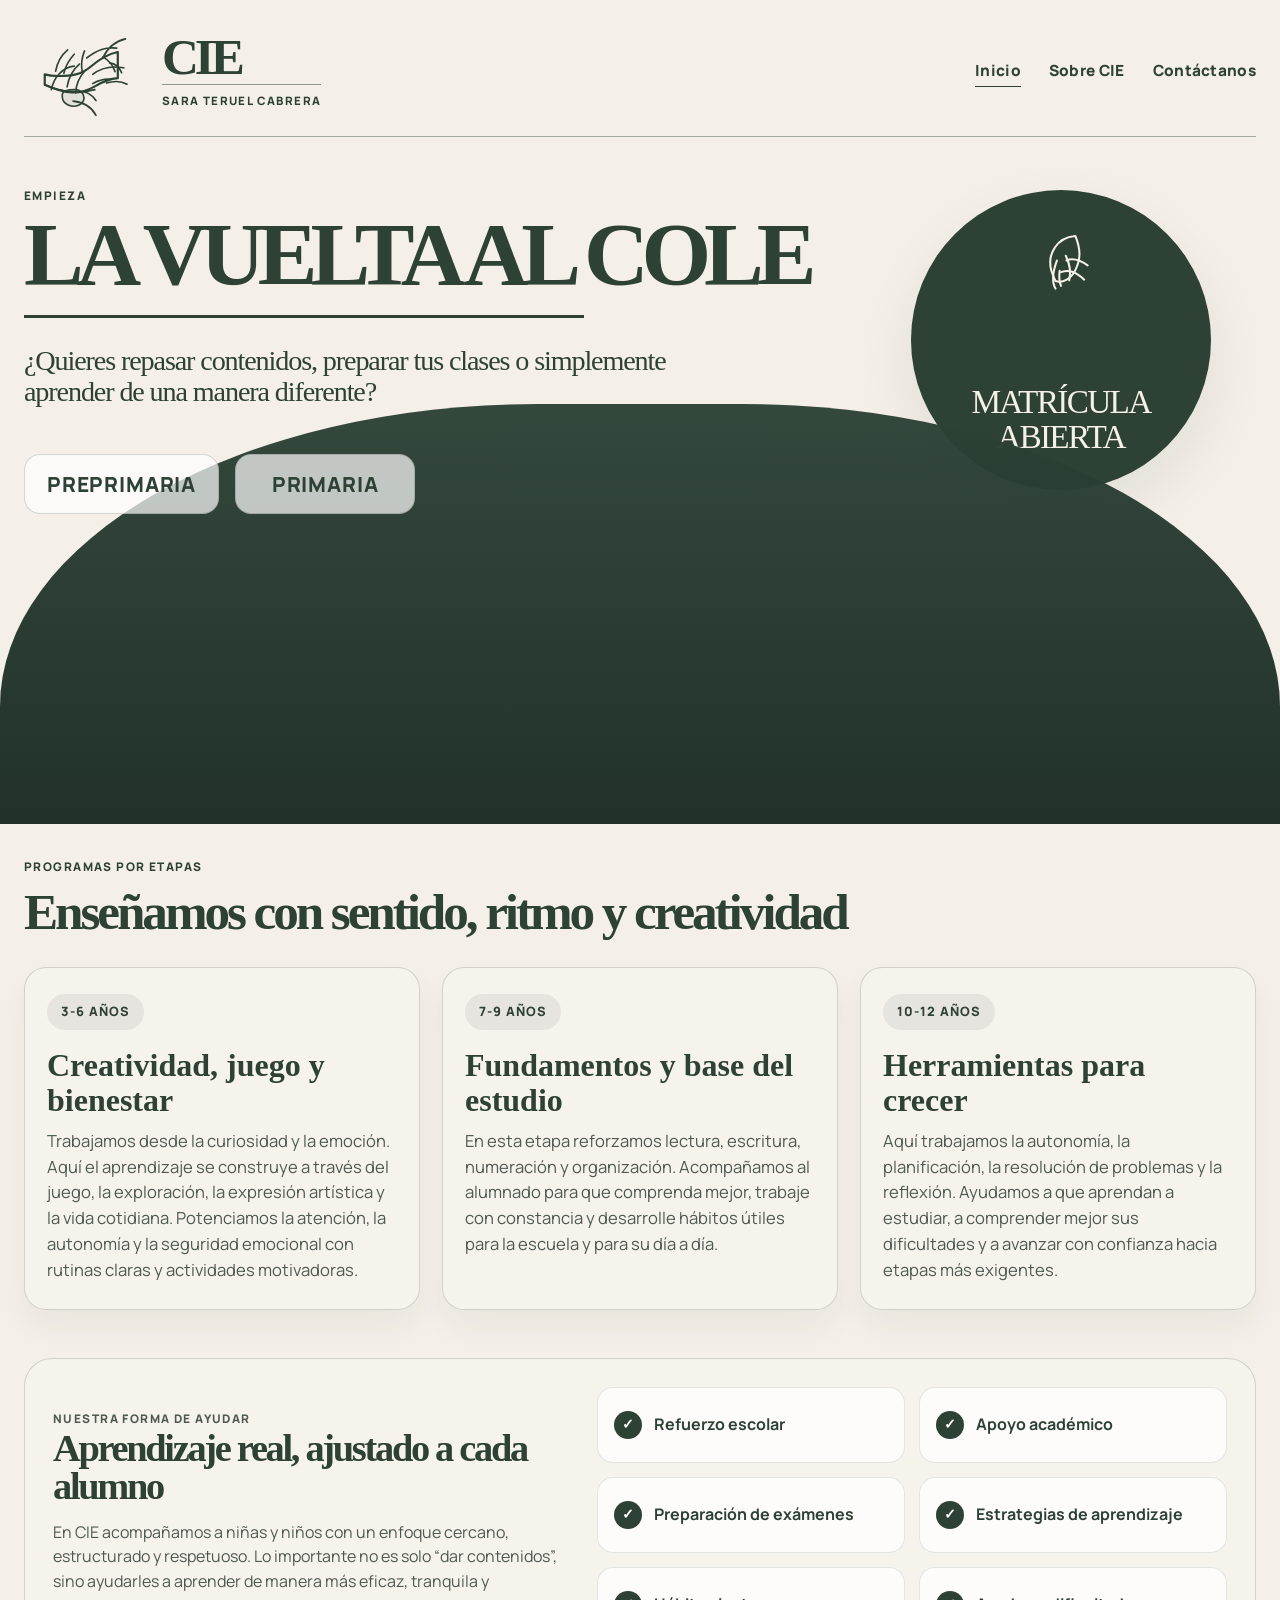
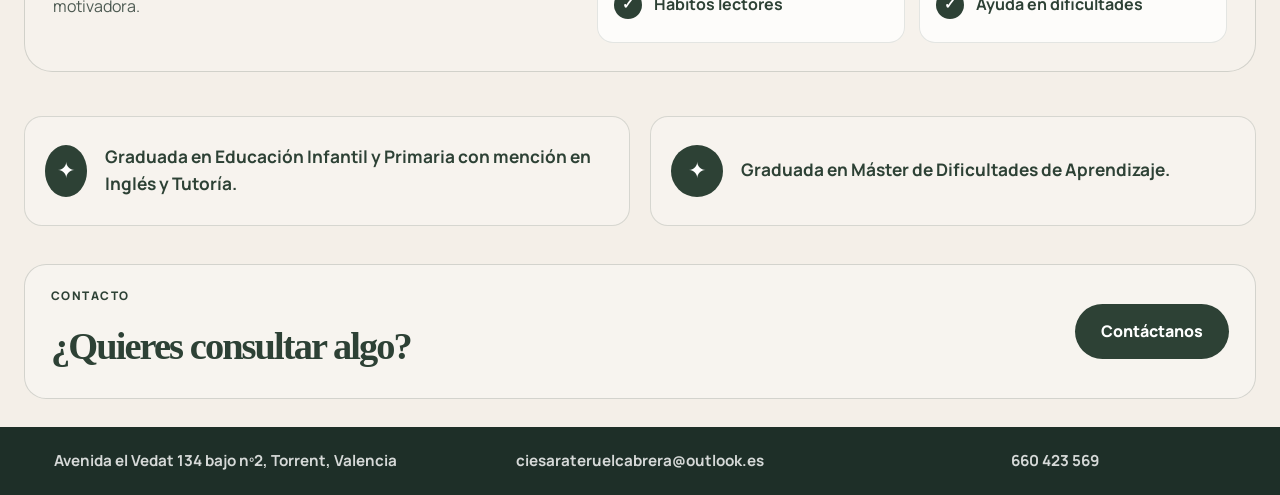
==== index.html @ 39064cfc "Primer commit - web CIE Sara" ====
<!DOCTYPE html>
<html lang="es">
  <head>
    <meta charset="UTF-8" />
    <meta name="viewport" content="width=device-width, initial-scale=1.0" />
    <title>CIE Sara Teruel Cabrera | Inicio</title>
    <meta
      name="description"
      content="CIE Sara Teruel Cabrera. Centro de intervención educativa para niños de 3 a 12 años con apoyo personalizado y aprendizaje significativo."
    />
    <link rel="preconnect" href="https://fonts.googleapis.com" />
    <link rel="preconnect" href="https://fonts.gstatic.com" crossorigin />
    <link href="https://fonts.googleapis.com/css2?family=Manrope:wght@400;500;600;700;800&display=swap" rel="stylesheet" />
    <link rel="stylesheet" href="styles.css" />
  </head>
  <body>
    <div class="page-shell">
      <header class="site-header">
        <div class="container nav-wrap">
          <a href="index.html" class="brand" aria-label="Ir a Inicio: CIE Sara Teruel Cabrera">
            <div class="brand-mark" aria-hidden="true">
              <svg viewBox="0 0 220 180" role="img" aria-label="Libro con brote">
                <g fill="none" stroke="currentColor" stroke-linecap="round" stroke-linejoin="round">
                  <path d="M38 104c40 18 64 19 92 3 15-9 29-14 42-15v-48c-20 4-36 15-50 27-18 15-34 17-59 17-8 0-18-1-25-3V104Z" stroke-width="4"/>
                  <path d="M38 104c18 8 31 12 52 13 11 1 26 0 40-4" stroke-width="3"/>
                  <path d="M80 40c-12 10-19 23-22 39" stroke-width="3"/>
                  <path d="M92 48c-10 11-16 22-19 35" stroke-width="3"/>
                  <path d="M111 42c-6 14-7 25-4 40" stroke-width="3"/>
                  <path d="M92 70c-22 2-37 21-42 43" stroke-width="3"/>
                  <path d="M102 66c-13 11-20 24-23 42" stroke-width="3"/>
                  <path d="M113 77c-12 13-18 28-18 42" stroke-width="3"/>
                  <path d="M115 55c20-16 35-20 55-18m-25 17c8-17 20-29 41-34" stroke-width="3"/>
                  <path d="M126 85c15-12 35-16 57-12" stroke-width="3"/>
                  <path d="M145 53c10 6 18 15 22 27" stroke-width="3"/>
                  <path d="M157 64c10 1 18 8 22 18" stroke-width="3"/>
                  <path d="M151 101c13-4 27-4 38 2" stroke-width="3"/>
                  <path d="M126 102c12-7 22-9 34-8" stroke-width="3"/>
                  <path d="M95 113c8 0 15 7 15 15 0 13-17 19-29 13-7-3-11-9-11-17 0-9 9-11 25-11Z" fill="rgba(44,63,49,0.08)" stroke-width="3"/>
                  <path d="M101 116c12 0 23 5 31 17" stroke-width="3"/>
                  <path d="M90 134c20 2 34 11 42 26" stroke-width="3"/>
                </g>
              </svg>
            </div>
            <div class="brand-copy">
              <span class="brand-name">CIE</span>
              <span class="brand-owner">Sara Teruel Cabrera</span>
            </div>
          </a>

          <nav class="main-nav" aria-label="Navegación principal">
            <a href="index.html" class="active">Inicio</a>
            <a href="sobre-cie.html">Sobre CIE</a>
            <a href="contacto.html">Contáctanos</a>
          </nav>
        </div>
      </header>

      <main>
        <section class="hero">
          <div class="container hero-layout">
            <div class="hero-content">
              <p class="eyebrow">Empieza</p>
              <h1>La vuelta al cole</h1>
              <div class="headline-line"></div>
              <p class="hero-text">
                ¿Quieres repasar contenidos, preparar tus clases o simplemente aprender de una
                manera diferente?
              </p>
              <div class="chip-row" style="position: relative; z-index: 3; margin-top: 26px; transform: translateY(20px);">
                <span class="chip">Preprimaria</span>
                <span class="chip">Primaria</span>
              </div>
            </div>

            <div class="hero-badge">
              <a href="contacto.html" aria-label="Ir a contáctanos" style="display: inline-block; text-decoration: none;">
                <div class="badge-circle" style="cursor: pointer;">
                  <div class="badge-icon" aria-hidden="true">
                    <svg viewBox="0 0 120 120" role="img" aria-label="Brote con libro">
                      <g fill="none" stroke="currentColor" stroke-linecap="round" stroke-linejoin="round">
                        <path d="M52 82c-9-17-12-33-1-49 7-11 18-16 30-17 8 20 8 34 0 50-6 12-18 20-29 16Z" stroke-width="3"/>
                        <path d="M68 52c9-4 18-2 31 7" stroke-width="3"/>
                        <path d="M60 69c12-4 21-1 34 11" stroke-width="3"/>
                        <path d="M54 52c-7 19-8 31-2 41" stroke-width="3"/>
                        <path d="M67 45c6 12 8 23 5 36" stroke-width="3"/>
                        <path d="M58 67c-1 8-1 15 2 22" stroke-width="3"/>
                      </g>
                    </svg>
                  </div>
                  <span>Matrícula<br />abierta</span>
                </div>
              </a>
            </div>
          </div>
          <div class="hero-wave"></div>
        </section>

        <section class="programs">
          <div class="container">
            <div class="section-heading">
              <p class="eyebrow eyebrow-dark">Programas por etapas</p>
              <h2>Enseñamos con sentido, ritmo y creatividad</h2>
            </div>

            <div class="age-grid">
              <article class="age-card creative">
                <span class="age-label">3-6 años</span>
                <h3>Creatividad, juego y bienestar</h3>
                <p>
                  Trabajamos desde la curiosidad y la emoción. Aquí el aprendizaje se construye
                  a través del juego, la exploración, la expresión artística y la vida cotidiana.
                  Potenciamos la atención, la autonomía y la seguridad emocional con rutinas claras
                  y actividades motivadoras.
                </p>
              </article>

              <article class="age-card numeric">
                <span class="age-label">7-9 años</span>
                <h3>Fundamentos y base del estudio</h3>
                <p>
                  En esta etapa reforzamos lectura, escritura, numeración y organización.
                  Acompañamos al alumnado para que comprenda mejor, trabaje con constancia y
                  desarrolle hábitos útiles para la escuela y para su día a día.
                </p>
              </article>

              <article class="age-card growth">
                <span class="age-label">10-12 años</span>
                <h3>Herramientas para crecer</h3>
                <p>
                  Aquí trabajamos la autonomía, la planificación, la resolución de problemas y la
                  reflexión. Ayudamos a que aprendan a estudiar, a comprender mejor sus dificultades
                  y a avanzar con confianza hacia etapas más exigentes.
                </p>
              </article>
            </div>
          </div>
        </section>

        <section class="strengths">
          <div class="container strengths-inner">
            <div class="strength-copy">
              <p class="eyebrow eyebrow-dark">Nuestra forma de ayudar</p>
              <h2>Aprendizaje real, ajustado a cada alumno</h2>
              <p>
                En CIE acompañamos a niñas y niños con un enfoque cercano, estructurado y respetuoso.
                Lo importante no es solo “dar contenidos”, sino ayudarles a aprender de manera más
                eficaz, tranquila y motivadora.
              </p>
            </div>

            <div class="strength-list">
              <div class="mini-card">
                <span class="mini-icon">✓</span>
                <span>Refuerzo escolar</span>
              </div>
              <div class="mini-card">
                <span class="mini-icon">✓</span>
                <span>Apoyo académico</span>
              </div>
              <div class="mini-card">
                <span class="mini-icon">✓</span>
                <span>Preparación de exámenes</span>
              </div>
              <div class="mini-card">
                <span class="mini-icon">✓</span>
                <span>Estrategias de aprendizaje</span>
              </div>
              <div class="mini-card">
                <span class="mini-icon">✓</span>
                <span>Hábitos lectores</span>
              </div>
              <div class="mini-card">
                <span class="mini-icon">✓</span>
                <span>Ayuda en dificultades</span>
              </div>
            </div>
          </div>
        </section>

        <section class="info-banner">
          <div class="container info-banner-inner">
            <div class="info-panel">
              <div class="info-icon">✦</div>
              <p>Graduada en Educación Infantil y Primaria con mención en Inglés y Tutoría.</p>
            </div>
            <div class="info-panel">
              <div class="info-icon">✦</div>
              <p>Graduada en Máster de Dificultades de Aprendizaje.</p>
            </div>
          </div>
        </section>

        <section class="contact-cta">
          <div class="container contact-cta-inner">
            <div class="cta-box">
              <div>
                <p class="eyebrow eyebrow-dark">Contacto</p>
                <h3>¿Quieres consultar algo?</h3>
              </div>
              <a href="contacto.html" class="button primary">Contáctanos</a>
            </div>
          </div>
        </section>
      </main>

      <footer class="site-footer">
        <div class="container footer-inner">
          <div class="footer-item">Avenida el Vedat 134 bajo nº2, Torrent, Valencia</div>
          <div class="footer-item">ciesarateruelcabrera@outlook.es</div>
          <div class="footer-item">660 423 569</div>
        </div>
      </footer>
    </div>

    <script src="script.js"></script>
  </body>
</html>
---- styles.css ----
:root {
  --green: #2d4135;
  --green-deep: #1e2f28;
  --green-soft: #e8efe9;
  --beige: #f4efe8;
  --beige-deep: #e6dcc8;
  --white-soft: rgba(255, 255, 255, 0.72);
  --ink: #1d1f1d;
  --muted: #4d5a52;
  --line: rgba(45, 65, 53, 0.4);
  --shadow: 0 24px 60px rgba(15, 24, 21, 0.08);
}

* {
  box-sizing: border-box;
}

html {
  scroll-behavior: smooth;
}

body {
  margin: 0;
  background: var(--beige);
  color: var(--ink);
  font-family: "Manrope", sans-serif;
  line-height: 1.55;
}

a {
  color: inherit;
  text-decoration: none;
}

img,
svg {
  display: block;
  max-width: 100%;
}

.container {
  width: min(1280px, calc(100% - 48px));
  margin: 0 auto;
}

.page-shell {
  min-height: 100vh;
  background: var(--beige);
}

.site-header {
  padding-top: 28px;
}

.nav-wrap {
  display: flex;
  align-items: center;
  justify-content: space-between;
  gap: 22px;
  padding-bottom: 18px;
  border-bottom: 1px solid var(--line);
}

.brand {
  display: flex;
  align-items: center;
  gap: 18px;
  color: var(--green);
}

.brand-mark {
  width: 120px;
  height: 90px;
  color: var(--green);
}

.brand-copy {
  display: flex;
  flex-direction: column;
  align-items: flex-start;
}

.brand-name {
  font-family: Georgia, "Times New Roman", serif;
  font-size: clamp(3rem, 4vw, 6rem);
  line-height: 0.8;
  letter-spacing: -0.08em;
  font-weight: 700;
}

.brand-owner {
  margin-top: 6px;
  font-size: 0.72rem;
  letter-spacing: 0.12em;
  text-transform: uppercase;
  border-top: 1px solid rgba(45, 65, 53, 0.5);
  padding-top: 7px;
  font-weight: 800;
  color: var(--green);
}

.main-nav {
  display: flex;
  align-items: center;
  gap: 28px;
  font-size: 0.96rem;
  font-weight: 800;
  letter-spacing: 0.02em;
  color: var(--green);
}

.main-nav a {
  position: relative;
  padding-bottom: 4px;
}

.main-nav a::after {
  content: "";
  position: absolute;
  left: 0;
  bottom: 0;
  width: 100%;
  height: 1px;
  background: var(--green);
  transform: scaleX(0);
  transform-origin: left;
  transition: transform 0.2s ease;
}

.main-nav a:hover::after,
.main-nav a.active::after {
  transform: scaleX(1);
}

.hero {
  position: relative;
  padding: 50px 0 0;
}

.hero-layout {
  display: grid;
  grid-template-columns: 1.35fr 0.65fr;
  align-items: center;
  gap: 32px;
}

.eyebrow {
  margin: 0 0 12px;
  text-transform: uppercase;
  letter-spacing: 0.12em;
  font-size: 0.74rem;
  font-weight: 800;
  color: var(--green);
}

.eyebrow-dark {
  color: var(--green);
}

.hero-content h1 {
  margin: 0;
  color: var(--green);
  font-family: Georgia, "Times New Roman", serif;
  font-size: clamp(4rem, 7vw, 11rem);
  line-height: 0.82;
  letter-spacing: -0.08em;
  text-transform: uppercase;
  font-weight: 700;
}

.headline-line {
  max-width: 560px;
  height: 3px;
  background: var(--green);
  margin: 24px 0 28px;
}

.hero-text {
  max-width: 660px;
  margin: 0;
  font-family: Georgia, "Times New Roman", serif;
  color: var(--green);
  font-size: clamp(1.6rem, 2.2vw, 3rem);
  line-height: 1.1;
  letter-spacing: -0.04em;
}

.chip-row {
  display: flex;
  flex-wrap: wrap;
  gap: 16px;
  margin-top: 22px;
}

.chip {
  display: inline-flex;
  align-items: center;
  justify-content: center;
  min-width: 180px;
  min-height: 60px;
  padding: 12px 22px;
  border-radius: 16px;
  background: rgba(255, 255, 255, 0.7);
  border: 1px solid rgba(45, 65, 53, 0.2);
  color: var(--green);
  font-size: 1.3rem;
  font-weight: 800;
  letter-spacing: 0.04em;
  text-transform: uppercase;
}

.hero-badge {
  display: flex;
  justify-content: center;
}

.badge-circle {
  width: 300px;
  height: 300px;
  border-radius: 50%;
  background: var(--green);
  display: grid;
  place-items: center;
  text-align: center;
  color: #f5f0e8;
  box-shadow: var(--shadow);
}

.badge-icon {
  width: 82px;
  height: 82px;
  color: #f5f0e8;
}

.badge-circle span {
  font-family: Georgia, "Times New Roman", serif;
  font-size: clamp(2rem, 2.6vw, 3rem);
  line-height: 1.05;
  letter-spacing: -0.05em;
  text-transform: uppercase;
  display: block;
  margin-top: 8px;
}

.hero-wave {
  position: relative;
  height: 420px;
  margin-top: -90px;
  background: linear-gradient(180deg, rgba(45, 65, 53, 0.96), rgba(29, 46, 37, 0.98));
  border-top-left-radius: 42% 72%;
  border-top-right-radius: 42% 72%;
  overflow: hidden;
}

.programs {
  padding-top: 34px;
}

.section-heading {
  margin-bottom: 30px;
}

.section-heading h2 {
  margin: 0;
  color: var(--green);
  font-family: Georgia, "Times New Roman", serif;
  font-size: clamp(2.4rem, 4vw, 5rem);
  letter-spacing: -0.06em;
  line-height: 0.95;
}

.age-grid {
  display: grid;
  grid-template-columns: repeat(3, minmax(0, 1fr));
  gap: 22px;
}

.age-card {
  background: rgba(255, 255, 255, 0.18);
  border: 1px solid rgba(45, 65, 53, 0.18);
  border-radius: 22px;
  padding: 26px 22px;
  box-shadow: 0 16px 30px rgba(38, 54, 45, 0.05);
}

.age-label {
  display: inline-flex;
  align-items: center;
  justify-content: center;
  min-height: 34px;
  padding: 8px 14px;
  background: rgba(45, 65, 53, 0.08);
  border-radius: 999px;
  font-size: 0.8rem;
  font-weight: 800;
  letter-spacing: 0.08em;
  text-transform: uppercase;
  color: var(--green);
}

.age-card h3 {
  margin: 18px 0 10px;
  font-size: 2rem;
  line-height: 1.1;
  color: var(--green);
  font-family: Georgia, "Times New Roman", serif;
}

.age-card p {
  margin: 0;
  color: var(--muted);
  font-size: 1.04rem;
}

.strengths {
  padding: 48px 0 18px;
}

.strengths-inner {
  display: grid;
  grid-template-columns: 0.9fr 1.1fr;
  gap: 28px;
  align-items: center;
  background: rgba(255, 255, 255, 0.18);
  border: 1px solid rgba(45, 65, 53, 0.18);
  border-radius: 28px;
  padding: 28px;
}

.strength-copy h2 {
  margin: 0 0 14px;
  font-family: Georgia, "Times New Roman", serif;
  color: var(--green);
  font-size: clamp(2.1rem, 3vw, 4rem);
  letter-spacing: -0.06em;
  line-height: 1;
}

.strength-copy p {
  color: var(--muted);
  margin: 0;
}

.strength-list {
  display: grid;
  grid-template-columns: repeat(2, minmax(0, 1fr));
  gap: 14px;
}

.mini-card {
  display: flex;
  align-items: center;
  gap: 12px;
  min-height: 76px;
  padding: 14px 16px;
  border-radius: 16px;
  background: rgba(255, 255, 255, 0.75);
  border: 1px solid rgba(45, 65, 53, 0.12);
  color: var(--green);
  font-weight: 700;
}

.mini-icon {
  display: inline-flex;
  align-items: center;
  justify-content: center;
  width: 28px;
  height: 28px;
  border-radius: 50%;
  background: var(--green);
  color: white;
  font-size: 0.9rem;
}

.info-banner {
  padding-top: 26px;
}

.info-banner-inner {
  display: grid;
  grid-template-columns: repeat(2, minmax(0, 1fr));
  gap: 20px;
}

.info-panel {
  display: flex;
  align-items: center;
  gap: 18px;
  min-height: 110px;
  background: rgba(255, 255, 255, 0.26);
  border: 1px solid rgba(45, 65, 53, 0.16);
  border-radius: 18px;
  padding: 18px 20px;
  color: var(--green);
}

.info-icon {
  display: inline-flex;
  align-items: center;
  justify-content: center;
  width: 52px;
  height: 52px;
  border-radius: 50%;
  background: var(--green);
  color: white;
  font-size: 1.4rem;
}

.info-panel p {
  margin: 0;
  color: var(--green);
  font-size: 1.08rem;
  font-weight: 700;
}

.contact-cta {
  padding: 38px 0 28px;
}

.cta-box {
  display: flex;
  align-items: center;
  justify-content: space-between;
  gap: 20px;
  background: rgba(255, 255, 255, 0.32);
  border: 1px solid rgba(45, 65, 53, 0.18);
  border-radius: 22px;
  padding: 22px 26px;
}

.cta-box h3 {
  margin: 0;
  color: var(--green);
  font-family: Georgia, "Times New Roman", serif;
  font-size: clamp(2rem, 3vw, 3rem);
  letter-spacing: -0.05em;
}

.button,
button {
  display: inline-flex;
  align-items: center;
  justify-content: center;
  border: none;
  border-radius: 999px;
  padding: 15px 26px;
  background: var(--green);
  color: white;
  font: inherit;
  font-weight: 800;
  cursor: pointer;
  transition: transform 0.2s ease, box-shadow 0.2s ease;
}

.button:hover,
button:hover {
  transform: translateY(-1px);
  box-shadow: 0 12px 22px rgba(45, 65, 53, 0.16);
}

.site-footer {
  background: var(--green-deep);
  color: rgba(255, 255, 255, 0.82);
  padding: 22px 0;
}

.footer-inner {
  display: grid;
  grid-template-columns: repeat(3, minmax(0, 1fr));
  gap: 12px;
  text-align: center;
}

.footer-item {
  font-size: 0.95rem;
  font-weight: 700;
}

.content-page {
  padding: 42px 0 70px;
}

.narrow {
  max-width: 920px;
}

.simple-hero {
  padding-top: 12px;
}

.page-hero h1 {
  margin: 0;
  color: var(--green);
  font-family: Georgia, "Times New Roman", serif;
  font-size: clamp(2.7rem, 4vw, 5rem);
  letter-spacing: -0.06em;
  line-height: 1;
}

.page-section {
  padding: 32px 0;
}

.muted-section {
  background: rgba(255, 255, 255, 0.12);
}

.split-layout,
.two-column,
.contact-layout {
  display: grid;
  grid-template-columns: 1fr 1fr;
  gap: 26px;
  align-items: start;
}

.split-layout p,
.two-column p,
.contact-info-panel p,
.feature-card p,
.contact-list {
  color: var(--muted);
}

.quote-box {
  background: rgba(255, 255, 255, 0.7);
  border: 1px solid rgba(45, 65, 53, 0.15);
  border-radius: 24px;
  padding: 24px;
  color: var(--green);
  font-family: Georgia, "Times New Roman", serif;
  font-size: 1.5rem;
  line-height: 1.2;
}

.left-heading {
  margin-bottom: 22px;
}

.feature-grid {
  display: grid;
  grid-template-columns: repeat(3, minmax(0, 1fr));
  gap: 20px;
}

.feature-card {
  background: rgba(255, 255, 255, 0.4);
  border: 1px solid rgba(45, 65, 53, 0.18);
  border-radius: 22px;
  padding: 24px 22px;
}

.feature-card h3 {
  color: var(--green);
  margin: 0 0 12px;
  font-size: 1.7rem;
  font-family: Georgia, "Times New Roman", serif;
}

.feature-card p {
  margin: 0;
}

.check-list {
  list-style: none;
  padding: 0;
  margin: 0;
  display: grid;
  gap: 14px;
  color: var(--green);
  font-weight: 800;
}

.check-list li {
  position: relative;
  padding-left: 28px;
}

.check-list li::before {
  content: "✓";
  position: absolute;
  left: 0;
  top: 0;
  color: var(--green);
}

.contact-info-panel,
.contact-form {
  background: rgba(255, 255, 255, 0.5);
  border: 1px solid rgba(45, 65, 53, 0.18);
  border-radius: 22px;
  padding: 26px;
}

.contact-info-panel h2 {
  margin-top: 0;
  color: var(--green);
  font-family: Georgia, "Times New Roman", serif;
  font-size: clamp(2rem, 3vw, 3rem);
  letter-spacing: -0.05em;
}

.contact-list {
  list-style: none;
  padding: 0;
  margin: 18px 0 0;
  display: grid;
  gap: 12px;
}

.contact-list li {
  color: var(--green);
  font-size: 1.02rem;
}

.contact-form {
  display: grid;
  gap: 18px;
  box-shadow: var(--shadow);
}

.contact-form label {
  display: grid;
  gap: 8px;
  color: var(--green);
  font-weight: 700;
}

.contact-form input,
.contact-form textarea {
  width: 100%;
  border: 1px solid rgba(45, 65, 53, 0.18);
  border-radius: 14px;
  padding: 12px 14px;
  background: rgba(255, 255, 255, 0.7);
  color: var(--ink);
  font: inherit;
}

.contact-form input:focus,
.contact-form textarea:focus {
  outline: 2px solid rgba(45, 65, 53, 0.14);
  border-color: var(--green);
}

@media (max-width: 980px) {
  .nav-wrap,
  .hero-layout,
  .strengths-inner,
  .info-banner-inner,
  .split-layout,
  .two-column,
  .contact-layout,
  .feature-grid,
  .age-grid {
    grid-template-columns: 1fr;
    display: grid;
  }

  .nav-wrap {
    align-items: center;
    justify-content: center;
    text-align: center;
  }

  .brand {
    flex-direction: column;
    align-items: center;
    text-align: center;
  }

  .brand-copy {
    align-items: center;
  }

  .main-nav {
    justify-content: center;
    flex-wrap: wrap;
  }

  .cta-box {
    flex-direction: column;
    align-items: flex-start;
  }

  .footer-inner {
    grid-template-columns: 1fr;
  }
}

@media (max-width: 620px) {
  .container {
    width: min(100% - 28px, 1280px);
  }

  .brand {
    gap: 12px;
  }

  .brand-mark {
    width: 88px;
    height: 72px;
  }

  .main-nav {
    gap: 12px 18px;
    font-size: 0.82rem;
  }

  .hero-content h1 {
    font-size: 3.8rem;
  }

  .hero-text {
    font-size: 1.55rem;
  }

  .chip {
    min-width: 150px;
    font-size: 1.1rem;
  }

  .badge-circle {
    width: 220px;
    height: 220px;
  }

  .section-heading h2,
  .strength-copy h2,
  .page-hero h1,
  .cta-box h3 {
    font-size: 2.2rem;
  }
}
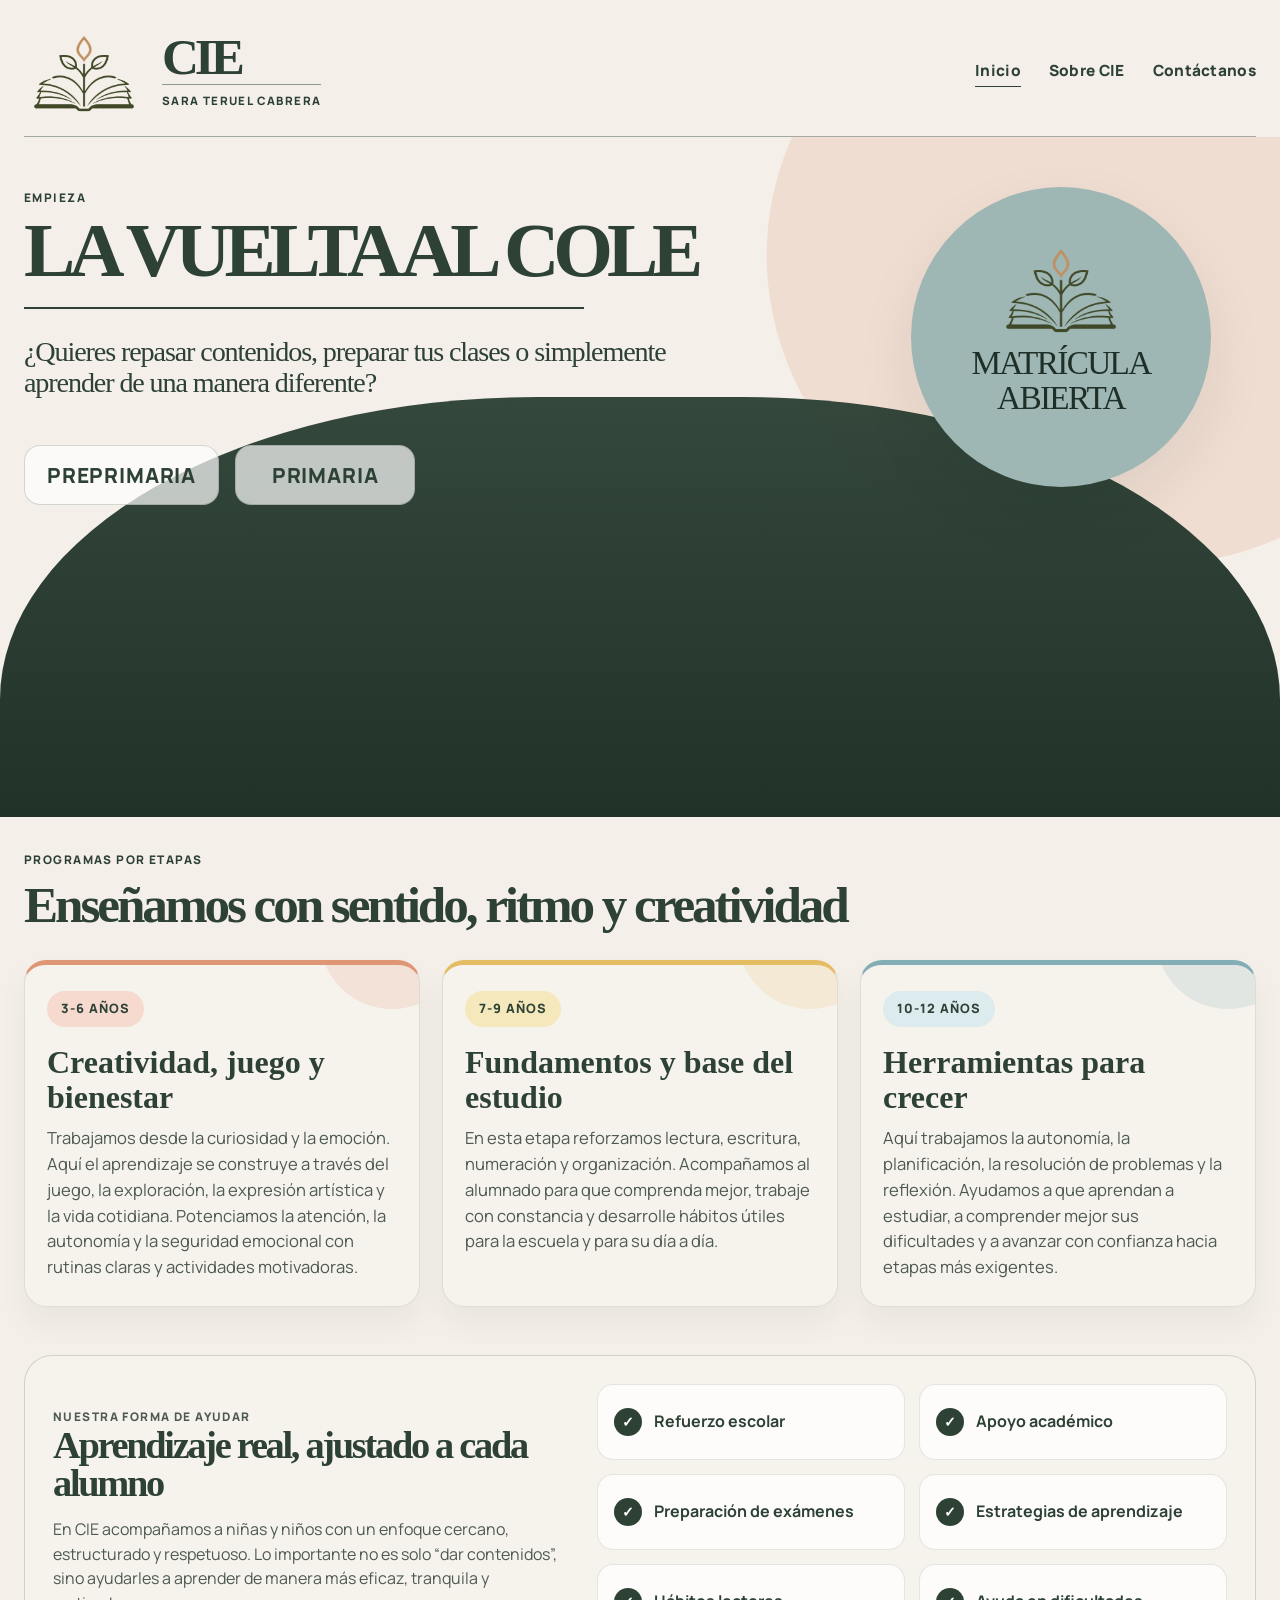
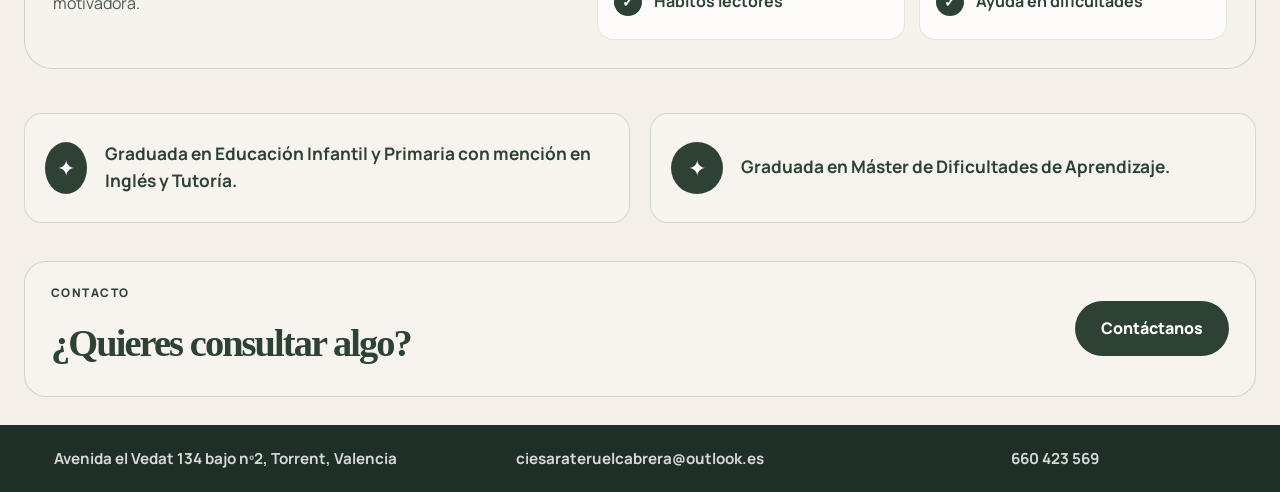
==== commit c1fd8ab4: "Actualiza identidad visual y logo de CIE" ====
--- a/index.html
+++ b/index.html
@@ -19,27 +19,7 @@
         <div class="container nav-wrap">
           <a href="index.html" class="brand" aria-label="Ir a Inicio: CIE Sara Teruel Cabrera">
             <div class="brand-mark" aria-hidden="true">
-              <svg viewBox="0 0 220 180" role="img" aria-label="Libro con brote">
-                <g fill="none" stroke="currentColor" stroke-linecap="round" stroke-linejoin="round">
-                  <path d="M38 104c40 18 64 19 92 3 15-9 29-14 42-15v-48c-20 4-36 15-50 27-18 15-34 17-59 17-8 0-18-1-25-3V104Z" stroke-width="4"/>
-                  <path d="M38 104c18 8 31 12 52 13 11 1 26 0 40-4" stroke-width="3"/>
-                  <path d="M80 40c-12 10-19 23-22 39" stroke-width="3"/>
-                  <path d="M92 48c-10 11-16 22-19 35" stroke-width="3"/>
-                  <path d="M111 42c-6 14-7 25-4 40" stroke-width="3"/>
-                  <path d="M92 70c-22 2-37 21-42 43" stroke-width="3"/>
-                  <path d="M102 66c-13 11-20 24-23 42" stroke-width="3"/>
-                  <path d="M113 77c-12 13-18 28-18 42" stroke-width="3"/>
-                  <path d="M115 55c20-16 35-20 55-18m-25 17c8-17 20-29 41-34" stroke-width="3"/>
-                  <path d="M126 85c15-12 35-16 57-12" stroke-width="3"/>
-                  <path d="M145 53c10 6 18 15 22 27" stroke-width="3"/>
-                  <path d="M157 64c10 1 18 8 22 18" stroke-width="3"/>
-                  <path d="M151 101c13-4 27-4 38 2" stroke-width="3"/>
-                  <path d="M126 102c12-7 22-9 34-8" stroke-width="3"/>
-                  <path d="M95 113c8 0 15 7 15 15 0 13-17 19-29 13-7-3-11-9-11-17 0-9 9-11 25-11Z" fill="rgba(44,63,49,0.08)" stroke-width="3"/>
-                  <path d="M101 116c12 0 23 5 31 17" stroke-width="3"/>
-                  <path d="M90 134c20 2 34 11 42 26" stroke-width="3"/>
-                </g>
-              </svg>
+              <img class="brand-logo" src="Elementos/Imágenes/Logo Libro CIE.png" alt="" />
             </div>
             <div class="brand-copy">
               <span class="brand-name">CIE</span>
@@ -75,18 +55,7 @@
             <div class="hero-badge">
               <a href="contacto.html" aria-label="Ir a contáctanos" style="display: inline-block; text-decoration: none;">
                 <div class="badge-circle" style="cursor: pointer;">
-                  <div class="badge-icon" aria-hidden="true">
-                    <svg viewBox="0 0 120 120" role="img" aria-label="Brote con libro">
-                      <g fill="none" stroke="currentColor" stroke-linecap="round" stroke-linejoin="round">
-                        <path d="M52 82c-9-17-12-33-1-49 7-11 18-16 30-17 8 20 8 34 0 50-6 12-18 20-29 16Z" stroke-width="3"/>
-                        <path d="M68 52c9-4 18-2 31 7" stroke-width="3"/>
-                        <path d="M60 69c12-4 21-1 34 11" stroke-width="3"/>
-                        <path d="M54 52c-7 19-8 31-2 41" stroke-width="3"/>
-                        <path d="M67 45c6 12 8 23 5 36" stroke-width="3"/>
-                        <path d="M58 67c-1 8-1 15 2 22" stroke-width="3"/>
-                      </g>
-                    </svg>
-                  </div>
+                  <img class="badge-logo" src="Elementos/Imágenes/Logo Libro CIE.png" alt="" aria-hidden="true" />
                   <span>Matrícula<br />abierta</span>
                 </div>
               </a>
--- a/styles.css
+++ b/styles.css
@@ -2,6 +2,10 @@
   --green: #2d4135;
   --green-deep: #1e2f28;
   --green-soft: #e8efe9;
+  --badge-blue: #9eb7b5;
+  --coral: #df9674;
+  --sun: #e4bd63;
+  --sky: #83aeb5;
   --beige: #f4efe8;
   --beige-deep: #e6dcc8;
   --white-soft: rgba(255, 255, 255, 0.72);
@@ -72,6 +76,12 @@
   width: 120px;
   height: 90px;
   color: var(--green);
+}
+
+.brand-logo {
+  width: 100%;
+  height: 100%;
+  object-fit: contain;
 }
 
 .brand-copy {
@@ -135,9 +145,12 @@
 .hero {
   position: relative;
   padding: 50px 0 0;
+  overflow: hidden;
 }
 
 .hero-layout {
+  position: relative;
+  z-index: 1;
   display: grid;
   grid-template-columns: 1.35fr 0.65fr;
   align-items: center;
@@ -161,7 +174,7 @@
   margin: 0;
   color: var(--green);
   font-family: Georgia, "Times New Roman", serif;
-  font-size: clamp(4rem, 7vw, 11rem);
+  font-size: clamp(3.5rem, 6vw, 8.5rem);
   line-height: 0.82;
   letter-spacing: -0.08em;
   text-transform: uppercase;
@@ -170,9 +183,21 @@
 
 .headline-line {
   max-width: 560px;
-  height: 3px;
+  height: 2px;
   background: var(--green);
   margin: 24px 0 28px;
+}
+
+.hero::before {
+  content: "";
+  position: absolute;
+  top: -28%;
+  right: -12%;
+  width: 52%;
+  height: 92%;
+  background: rgba(223, 150, 116, 0.2);
+  border-radius: 48% 0 42% 52%;
+  transform: rotate(-9deg);
 }
 
 .hero-text {
@@ -218,18 +243,21 @@
   width: 300px;
   height: 300px;
   border-radius: 50%;
-  background: var(--green);
-  display: grid;
-  place-items: center;
+  background: var(--badge-blue);
+  display: flex;
+  flex-direction: column;
+  justify-content: center;
+  align-items: center;
   text-align: center;
-  color: #f5f0e8;
+  color: var(--green-deep);
   box-shadow: var(--shadow);
 }
 
-.badge-icon {
-  width: 82px;
-  height: 82px;
-  color: #f5f0e8;
+.badge-logo {
+  width: 132px;
+  height: 88px;
+  object-fit: contain;
+  transform: translateY(-16px);
 }
 
 .badge-circle span {
@@ -239,7 +267,8 @@
   letter-spacing: -0.05em;
   text-transform: uppercase;
   display: block;
-  margin-top: 8px;
+  margin-top: -8px;
+  transform: translateY(4px);
 }
 
 .hero-wave {
@@ -276,11 +305,41 @@
 }
 
 .age-card {
+  --card-accent: var(--coral);
+  position: relative;
+  overflow: hidden;
   background: rgba(255, 255, 255, 0.18);
-  border: 1px solid rgba(45, 65, 53, 0.18);
+  border: 1px solid rgba(45, 65, 53, 0.12);
+  border-top: 5px solid var(--card-accent);
   border-radius: 22px;
   padding: 26px 22px;
   box-shadow: 0 16px 30px rgba(38, 54, 45, 0.05);
+}
+
+.age-card::after {
+  content: "";
+  position: absolute;
+  top: -30px;
+  right: -20px;
+  width: 108px;
+  height: 78px;
+  background: var(--card-accent);
+  opacity: 0.18;
+  border-radius: 0 0 0 72px;
+  transform: rotate(-18deg);
+}
+
+.age-card > * {
+  position: relative;
+  z-index: 1;
+}
+
+.age-card.numeric {
+  --card-accent: var(--sun);
+}
+
+.age-card.growth {
+  --card-accent: var(--sky);
 }
 
 .age-label {
@@ -296,6 +355,18 @@
   letter-spacing: 0.08em;
   text-transform: uppercase;
   color: var(--green);
+}
+
+.age-card.creative .age-label {
+  background: #f6dacf;
+}
+
+.age-card.numeric .age-label {
+  background: #f5e8bc;
+}
+
+.age-card.growth .age-label {
+  background: #dcebed;
 }
 
 .age-card h3 {
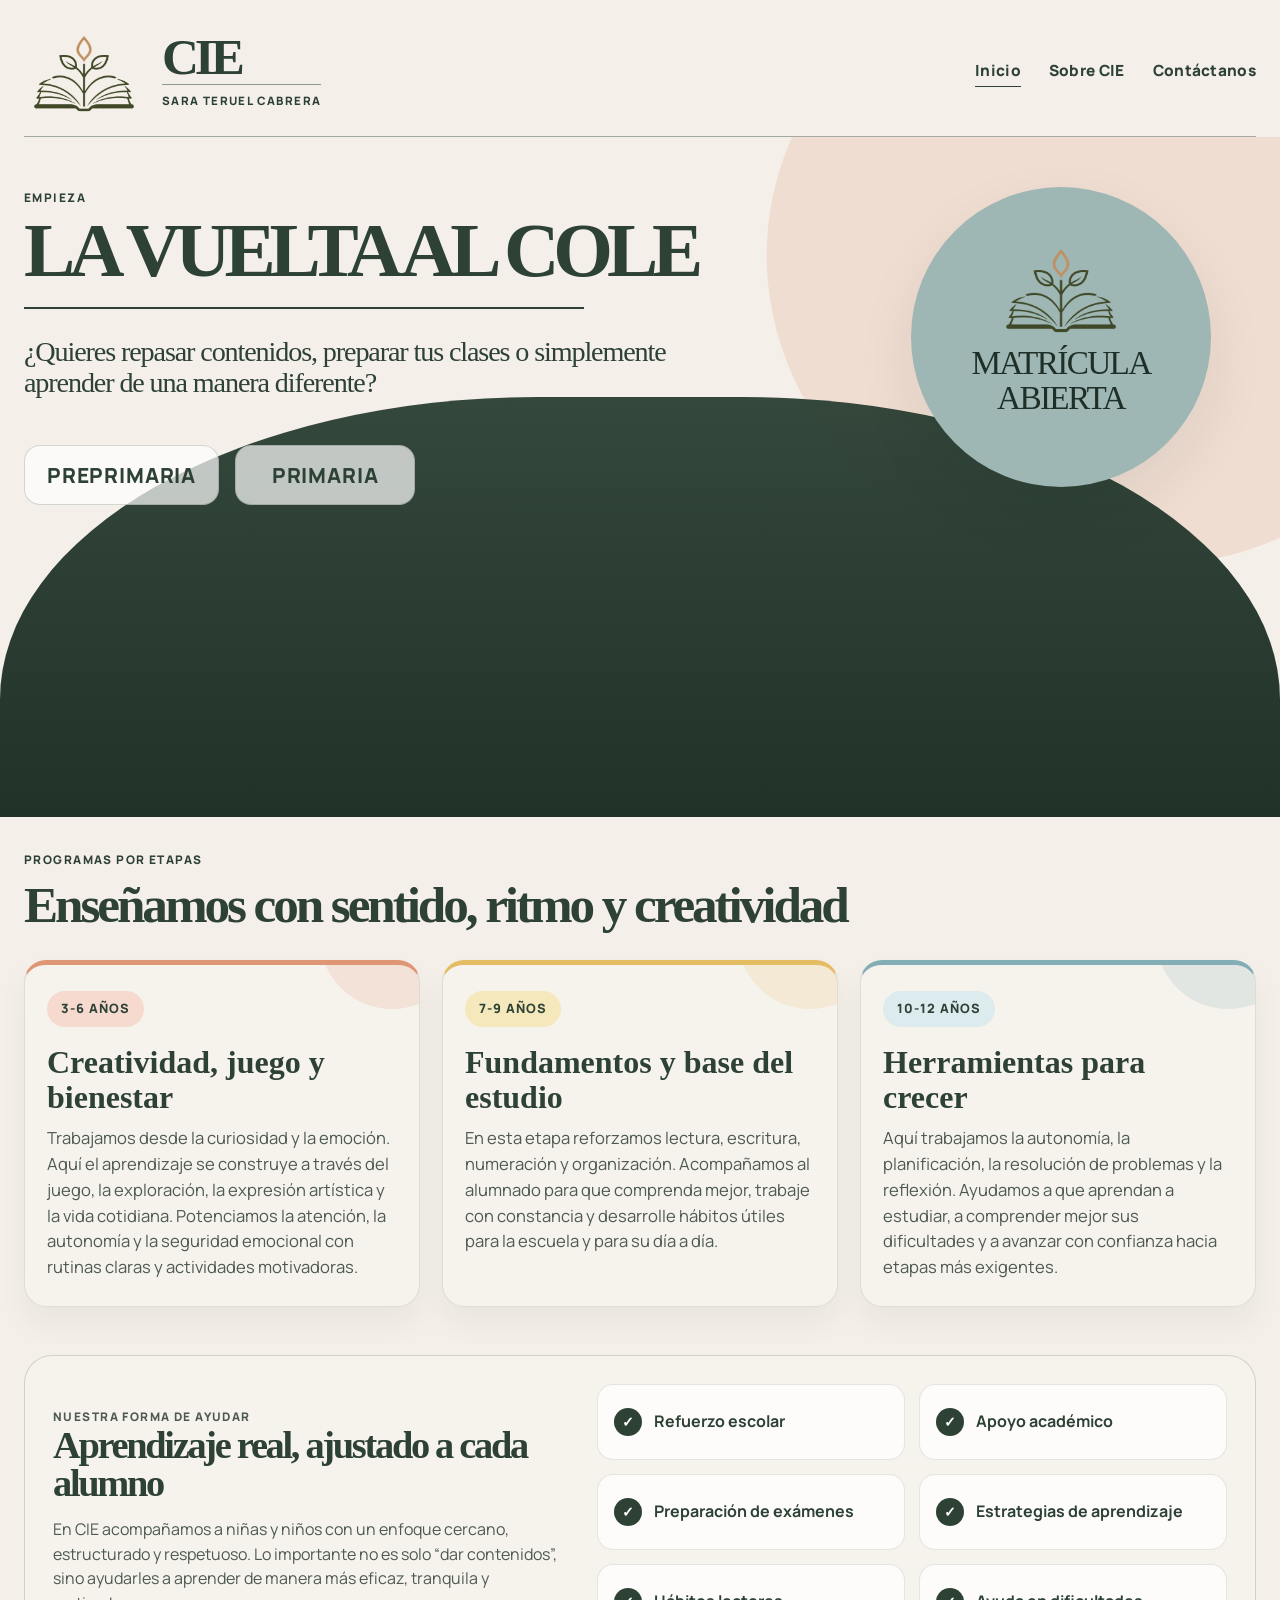
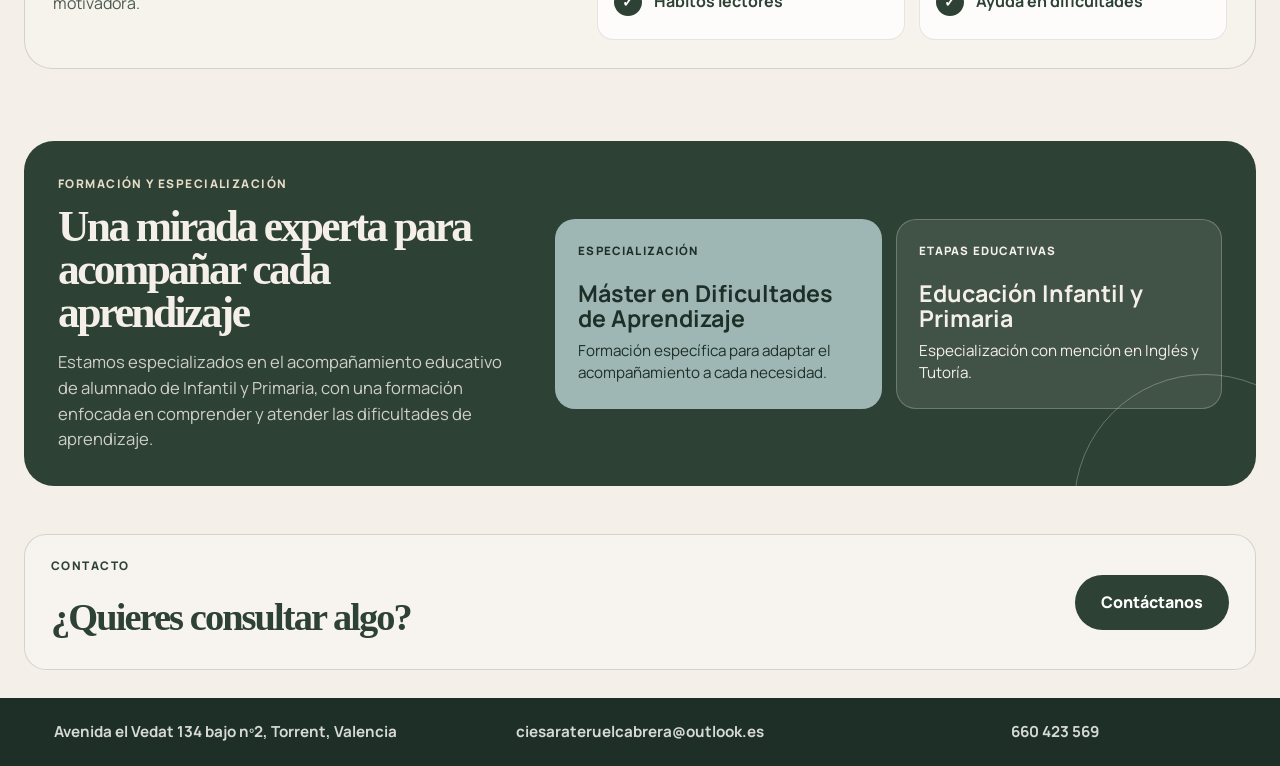
==== commit 691959e9: "Destaca la formación y especialización" ====
--- a/index.html
+++ b/index.html
@@ -148,14 +148,27 @@
         </section>
 
         <section class="info-banner">
-          <div class="container info-banner-inner">
-            <div class="info-panel">
-              <div class="info-icon">✦</div>
-              <p>Graduada en Educación Infantil y Primaria con mención en Inglés y Tutoría.</p>
-            </div>
-            <div class="info-panel">
-              <div class="info-icon">✦</div>
-              <p>Graduada en Máster de Dificultades de Aprendizaje.</p>
+          <div class="container specialist-inner">
+            <div class="specialist-intro">
+              <p class="eyebrow eyebrow-dark">Formación y especialización</p>
+              <h2>Una mirada experta para acompañar cada aprendizaje</h2>
+              <p>
+                Estamos especializados en el acompañamiento educativo de alumnado de Infantil y
+                Primaria, con una formación enfocada en comprender y atender las dificultades de
+                aprendizaje.
+              </p>
+            </div>
+            <div class="specialist-credentials">
+              <article class="credential-card credential-main">
+                <span class="credential-kicker">Especialización</span>
+                <h3>Máster en Dificultades de Aprendizaje</h3>
+                <p>Formación específica para adaptar el acompañamiento a cada necesidad.</p>
+              </article>
+              <article class="credential-card">
+                <span class="credential-kicker">Etapas educativas</span>
+                <h3>Educación Infantil y Primaria</h3>
+                <p>Especialización con mención en Inglés y Tutoría.</p>
+              </article>
             </div>
           </div>
         </section>
--- a/styles.css
+++ b/styles.css
@@ -444,13 +444,97 @@
 }
 
 .info-banner {
-  padding-top: 26px;
-}
-
-.info-banner-inner {
+  padding: 54px 0 10px;
+}
+
+.specialist-inner {
+  display: grid;
+  grid-template-columns: 0.82fr 1.18fr;
+  gap: 34px;
+  align-items: center;
+  padding: 34px;
+  border-radius: 30px;
+  background: var(--green);
+  color: var(--beige);
+  overflow: hidden;
+  position: relative;
+}
+
+.specialist-inner::after {
+  content: "";
+  position: absolute;
+  width: 260px;
+  height: 260px;
+  right: -80px;
+  bottom: -150px;
+  border: 1px solid rgba(244, 239, 232, 0.3);
+  border-radius: 50%;
+}
+
+.specialist-intro,
+.specialist-credentials {
+  position: relative;
+  z-index: 1;
+}
+
+.specialist-intro .eyebrow {
+  color: var(--beige-deep);
+}
+
+.specialist-intro h2 {
+  margin: 0 0 16px;
+  color: var(--beige);
+  font-family: Georgia, "Times New Roman", serif;
+  font-size: clamp(2.2rem, 3.4vw, 4.2rem);
+  line-height: 0.98;
+  letter-spacing: -0.06em;
+}
+
+.specialist-intro > p:last-child {
+  margin: 0;
+  color: rgba(244, 239, 232, 0.82);
+  font-size: 1.04rem;
+}
+
+.specialist-credentials {
   display: grid;
   grid-template-columns: repeat(2, minmax(0, 1fr));
-  gap: 20px;
+  gap: 14px;
+}
+
+.credential-card {
+  min-height: 190px;
+  padding: 22px;
+  border: 1px solid rgba(244, 239, 232, 0.25);
+  border-radius: 20px;
+  background: rgba(244, 239, 232, 0.1);
+}
+
+.credential-main {
+  background: var(--badge-blue);
+  border-color: transparent;
+  color: var(--green-deep);
+}
+
+.credential-kicker {
+  display: block;
+  margin-bottom: 22px;
+  font-size: 0.72rem;
+  font-weight: 800;
+  letter-spacing: 0.1em;
+  text-transform: uppercase;
+}
+
+.credential-card h3 {
+  margin: 0 0 10px;
+  font-size: 1.45rem;
+  line-height: 1.05;
+}
+
+.credential-card p {
+  margin: 0;
+  font-size: 0.95rem;
+  line-height: 1.45;
 }
 
 .info-panel {
@@ -719,6 +803,7 @@
   .hero-layout,
   .strengths-inner,
   .info-banner-inner,
+  .specialist-inner,
   .split-layout,
   .two-column,
   .contact-layout,
@@ -796,6 +881,14 @@
     height: 220px;
   }
 
+  .specialist-inner {
+    padding: 24px;
+  }
+
+  .specialist-credentials {
+    grid-template-columns: 1fr;
+  }
+
   .section-heading h2,
   .strength-copy h2,
   .page-hero h1,
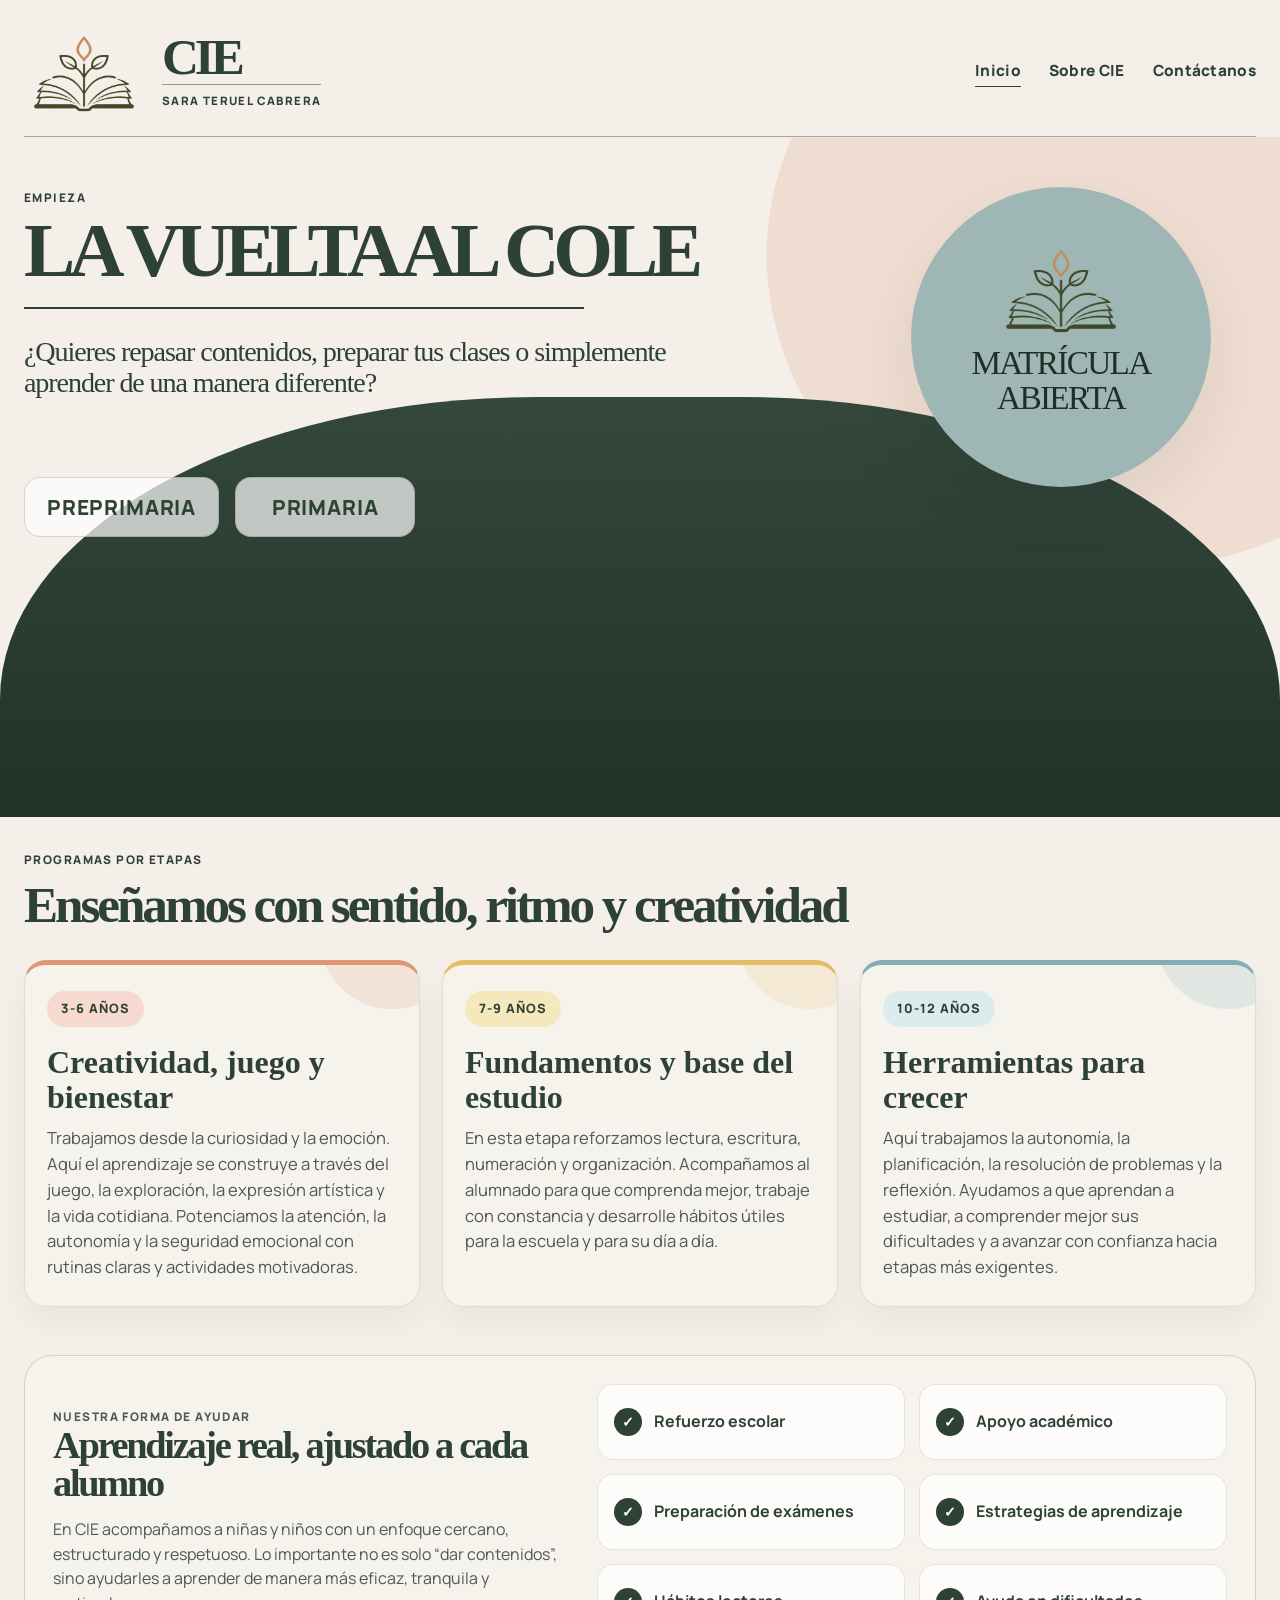
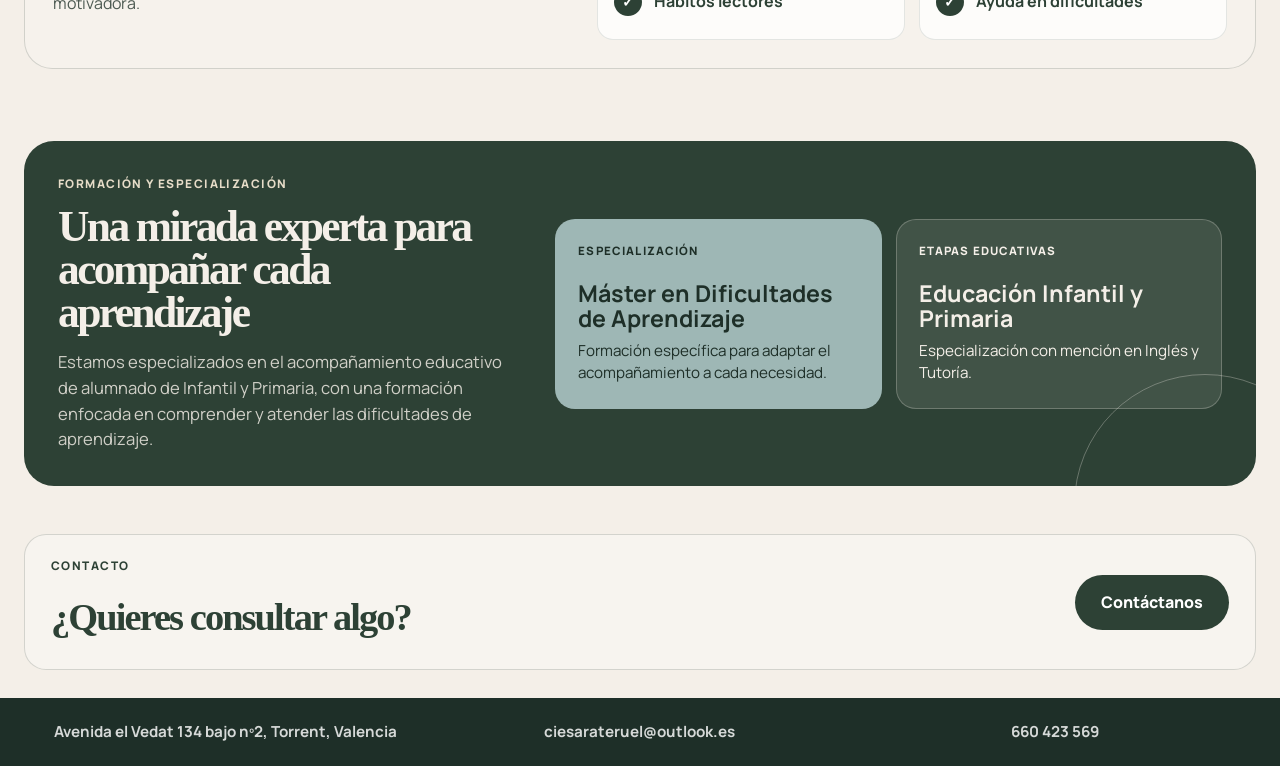
==== commit 68692aec: "Mejora la experiencia visual y el contenido educativo" ====
--- a/index.html
+++ b/index.html
@@ -46,7 +46,7 @@
                 ¿Quieres repasar contenidos, preparar tus clases o simplemente aprender de una
                 manera diferente?
               </p>
-              <div class="chip-row" style="position: relative; z-index: 3; margin-top: 26px; transform: translateY(20px);">
+              <div class="chip-row hero-chips">
                 <span class="chip">Preprimaria</span>
                 <span class="chip">Primaria</span>
               </div>
@@ -189,7 +189,7 @@
       <footer class="site-footer">
         <div class="container footer-inner">
           <div class="footer-item">Avenida el Vedat 134 bajo nº2, Torrent, Valencia</div>
-          <div class="footer-item">ciesarateruelcabrera@outlook.es</div>
+          <div class="footer-item">ciesarateruel@outlook.es</div>
           <div class="footer-item">660 423 569</div>
         </div>
       </footer>
--- a/styles.css
+++ b/styles.css
@@ -217,6 +217,13 @@
   margin-top: 22px;
 }
 
+.hero-chips {
+  position: relative;
+  z-index: 3;
+  margin-top: 26px;
+  transform: translateY(52px);
+}
+
 .chip {
   display: inline-flex;
   align-items: center;
@@ -669,6 +676,10 @@
   align-items: start;
 }
 
+.contact-layout {
+  align-items: stretch;
+}
+
 .split-layout p,
 .two-column p,
 .contact-info-panel p,
@@ -694,15 +705,301 @@
 
 .feature-grid {
   display: grid;
-  grid-template-columns: repeat(3, minmax(0, 1fr));
+  grid-template-columns: 1.15fr 0.85fr;
   gap: 20px;
 }
 
 .feature-card {
+  position: relative;
+  overflow: hidden;
+  min-height: 240px;
   background: rgba(255, 255, 255, 0.4);
   border: 1px solid rgba(45, 65, 53, 0.18);
   border-radius: 22px;
   padding: 24px 22px;
+}
+
+.feature-card::after {
+  content: "";
+  position: absolute;
+  right: -34px;
+  bottom: -48px;
+  width: 150px;
+  height: 150px;
+  border: 1px solid rgba(45, 65, 53, 0.22);
+  border-radius: 50%;
+}
+
+.reading-card {
+  background: var(--green-soft);
+  border-top: 5px solid var(--coral);
+}
+
+.small-class-card {
+  background: #f5e8bc;
+  border-top: 5px solid var(--sun);
+}
+
+.family-card {
+  background: #f3ddd3;
+  border-top: 5px solid var(--coral);
+}
+
+.focus-card {
+  background: #dcebed;
+  border-top: 5px solid var(--sky);
+}
+
+.confidence-card {
+  background: #e5e0f0;
+  border-top: 5px solid #9b8cb9;
+}
+
+.meaningful-card {
+  background: #e5eedb;
+  border-top: 5px solid #88a66d;
+}
+
+.sara-profile {
+  padding: 82px 0 46px;
+  background: var(--beige);
+}
+
+.profile-layout {
+  display: grid;
+  grid-template-columns: 1.05fr 0.95fr;
+  gap: 70px;
+  align-items: center;
+}
+
+.profile-copy h2 {
+  max-width: 720px;
+  margin: 0 0 18px;
+  color: var(--green);
+  font-family: Georgia, "Times New Roman", serif;
+  font-size: clamp(2.6rem, 4.6vw, 5.6rem);
+  line-height: 0.94;
+  letter-spacing: -0.06em;
+}
+
+.profile-copy > p:not(.eyebrow) {
+  max-width: 620px;
+  margin: 0;
+  color: var(--muted);
+  font-size: 1.08rem;
+}
+
+.milestones {
+  display: grid;
+  gap: 12px;
+  margin-top: 32px;
+}
+
+.milestone {
+  display: grid;
+  grid-template-columns: 130px 1fr;
+  gap: 4px 18px;
+  padding: 18px 20px;
+  border-left: 5px solid var(--coral);
+  border-radius: 4px 18px 18px 4px;
+  background: rgba(255, 255, 255, 0.56);
+}
+
+.milestone-highlight {
+  border-left-color: var(--badge-blue);
+  background: var(--green-soft);
+}
+
+.milestone-label {
+  grid-row: span 2;
+  align-self: start;
+  color: var(--green);
+  font-size: 0.72rem;
+  font-weight: 800;
+  letter-spacing: 0.1em;
+  text-transform: uppercase;
+}
+
+.milestone strong {
+  color: var(--green);
+  font-size: 1.2rem;
+  line-height: 1.15;
+}
+
+.milestone > span:last-child {
+  color: var(--muted);
+  font-size: 0.92rem;
+}
+
+.profile-visual {
+  position: relative;
+  min-height: 520px;
+  display: grid;
+  place-items: center;
+}
+
+.profile-visual::before {
+  content: "";
+  position: absolute;
+  width: min(100%, 420px);
+  aspect-ratio: 1;
+  border-radius: 48% 52% 42% 58%;
+  background: var(--badge-blue);
+  transform: rotate(8deg);
+}
+
+.profile-photo-placeholder {
+  position: relative;
+  z-index: 1;
+  width: min(82%, 320px);
+  aspect-ratio: 0.82;
+  display: flex;
+  flex-direction: column;
+  align-items: center;
+  justify-content: center;
+  gap: 20px;
+  padding: 24px;
+  border: 1px solid rgba(45, 65, 53, 0.2);
+  border-radius: 46% 46% 22px 22px;
+  background: var(--beige);
+  box-shadow: 0 24px 50px rgba(15, 24, 21, 0.12);
+  text-align: center;
+}
+
+.profile-photo-placeholder img {
+  width: 72%;
+  height: auto;
+}
+
+.profile-photo-placeholder span {
+  max-width: 160px;
+  color: var(--green);
+  font-size: 0.78rem;
+  font-weight: 800;
+  letter-spacing: 0.08em;
+  text-transform: uppercase;
+}
+
+.profile-stamp {
+  position: absolute;
+  right: 0;
+  bottom: 38px;
+  z-index: 2;
+  max-width: 150px;
+  padding: 14px;
+  border-radius: 50%;
+  background: var(--coral);
+  color: var(--green-deep);
+  font-size: 0.68rem;
+  font-weight: 800;
+  line-height: 1.15;
+  text-align: center;
+  text-transform: uppercase;
+  transform: rotate(8deg);
+}
+
+.reading-invitation {
+  padding: 72px 0 84px;
+  background: var(--green-soft);
+}
+
+.reading-layout {
+  display: grid;
+  grid-template-columns: 1.05fr 0.95fr;
+  gap: 68px;
+  align-items: center;
+}
+
+.reading-gallery {
+  position: relative;
+  min-height: 430px;
+}
+
+.reading-photo {
+  position: absolute;
+  display: flex;
+  align-items: flex-end;
+  padding: 20px;
+  border: 1px solid rgba(45, 65, 53, 0.22);
+  color: var(--green);
+  font-size: 0.78rem;
+  font-weight: 800;
+  letter-spacing: 0.08em;
+  line-height: 1.2;
+  text-transform: uppercase;
+}
+
+.reading-photo-main {
+  inset: 0 16% 8% 0;
+  border-radius: 26px 26px 26px 58px;
+  background: var(--beige);
+  box-shadow: 18px 18px 0 rgba(228, 189, 99, 0.65);
+}
+
+.reading-photo-main::before,
+.reading-photo-detail::before {
+  content: "";
+  position: absolute;
+  inset: 18px;
+  border: 1px dashed rgba(45, 65, 53, 0.28);
+  border-radius: inherit;
+}
+
+.reading-photo-detail {
+  right: 0;
+  bottom: 0;
+  width: 43%;
+  height: 48%;
+  border-radius: 20px 20px 48px 20px;
+  background: var(--coral);
+  box-shadow: 12px 12px 0 var(--badge-blue);
+}
+
+.reading-note {
+  position: absolute;
+  top: 12px;
+  right: 8%;
+  max-width: 130px;
+  color: var(--green);
+  font-family: Georgia, "Times New Roman", serif;
+  font-size: 1.15rem;
+  line-height: 1;
+  text-align: center;
+  transform: rotate(7deg);
+}
+
+.reading-copy h2 {
+  max-width: 520px;
+  margin: 0 0 18px;
+  color: var(--green);
+  font-family: Georgia, "Times New Roman", serif;
+  font-size: clamp(2.7rem, 4.5vw, 5.5rem);
+  line-height: 0.94;
+  letter-spacing: -0.06em;
+}
+
+.reading-copy > p:not(.eyebrow) {
+  max-width: 520px;
+  margin: 0 0 26px;
+  color: var(--muted);
+  font-size: 1.06rem;
+}
+
+.feature-number {
+  position: relative;
+  z-index: 1;
+  display: block;
+  margin-bottom: 28px;
+  color: var(--green);
+  font-size: 0.76rem;
+  font-weight: 800;
+  letter-spacing: 0.12em;
+}
+
+.feature-card h3,
+.feature-card p {
+  position: relative;
+  z-index: 1;
 }
 
 .feature-card h3 {
@@ -766,6 +1063,31 @@
 .contact-list li {
   color: var(--green);
   font-size: 1.02rem;
+}
+
+.map-embed {
+  margin-top: 24px;
+  overflow: hidden;
+  border-radius: 16px;
+  border: 1px solid rgba(45, 65, 53, 0.18);
+  background: var(--green-soft);
+  aspect-ratio: 16 / 9;
+}
+
+.map-embed iframe {
+  width: 100%;
+  height: 100%;
+  border: 0;
+}
+
+.map-link {
+  display: inline-flex;
+  margin-top: 12px;
+  color: var(--green);
+  font-size: 0.9rem;
+  font-weight: 800;
+  text-decoration: underline;
+  text-underline-offset: 3px;
 }
 
 .contact-form {
@@ -808,6 +1130,8 @@
   .two-column,
   .contact-layout,
   .feature-grid,
+  .profile-layout,
+  .reading-layout,
   .age-grid {
     grid-template-columns: 1fr;
     display: grid;
@@ -876,6 +1200,10 @@
     font-size: 1.1rem;
   }
 
+  .hero-chips {
+    transform: translateY(36px);
+  }
+
   .badge-circle {
     width: 220px;
     height: 220px;
@@ -887,6 +1215,23 @@
 
   .specialist-credentials {
     grid-template-columns: 1fr;
+  }
+
+  .profile-visual {
+    min-height: 390px;
+  }
+
+  .reading-gallery {
+    min-height: 350px;
+  }
+
+  .milestone {
+    grid-template-columns: 1fr;
+    gap: 6px;
+  }
+
+  .milestone-label {
+    grid-row: auto;
   }
 
   .section-heading h2,
